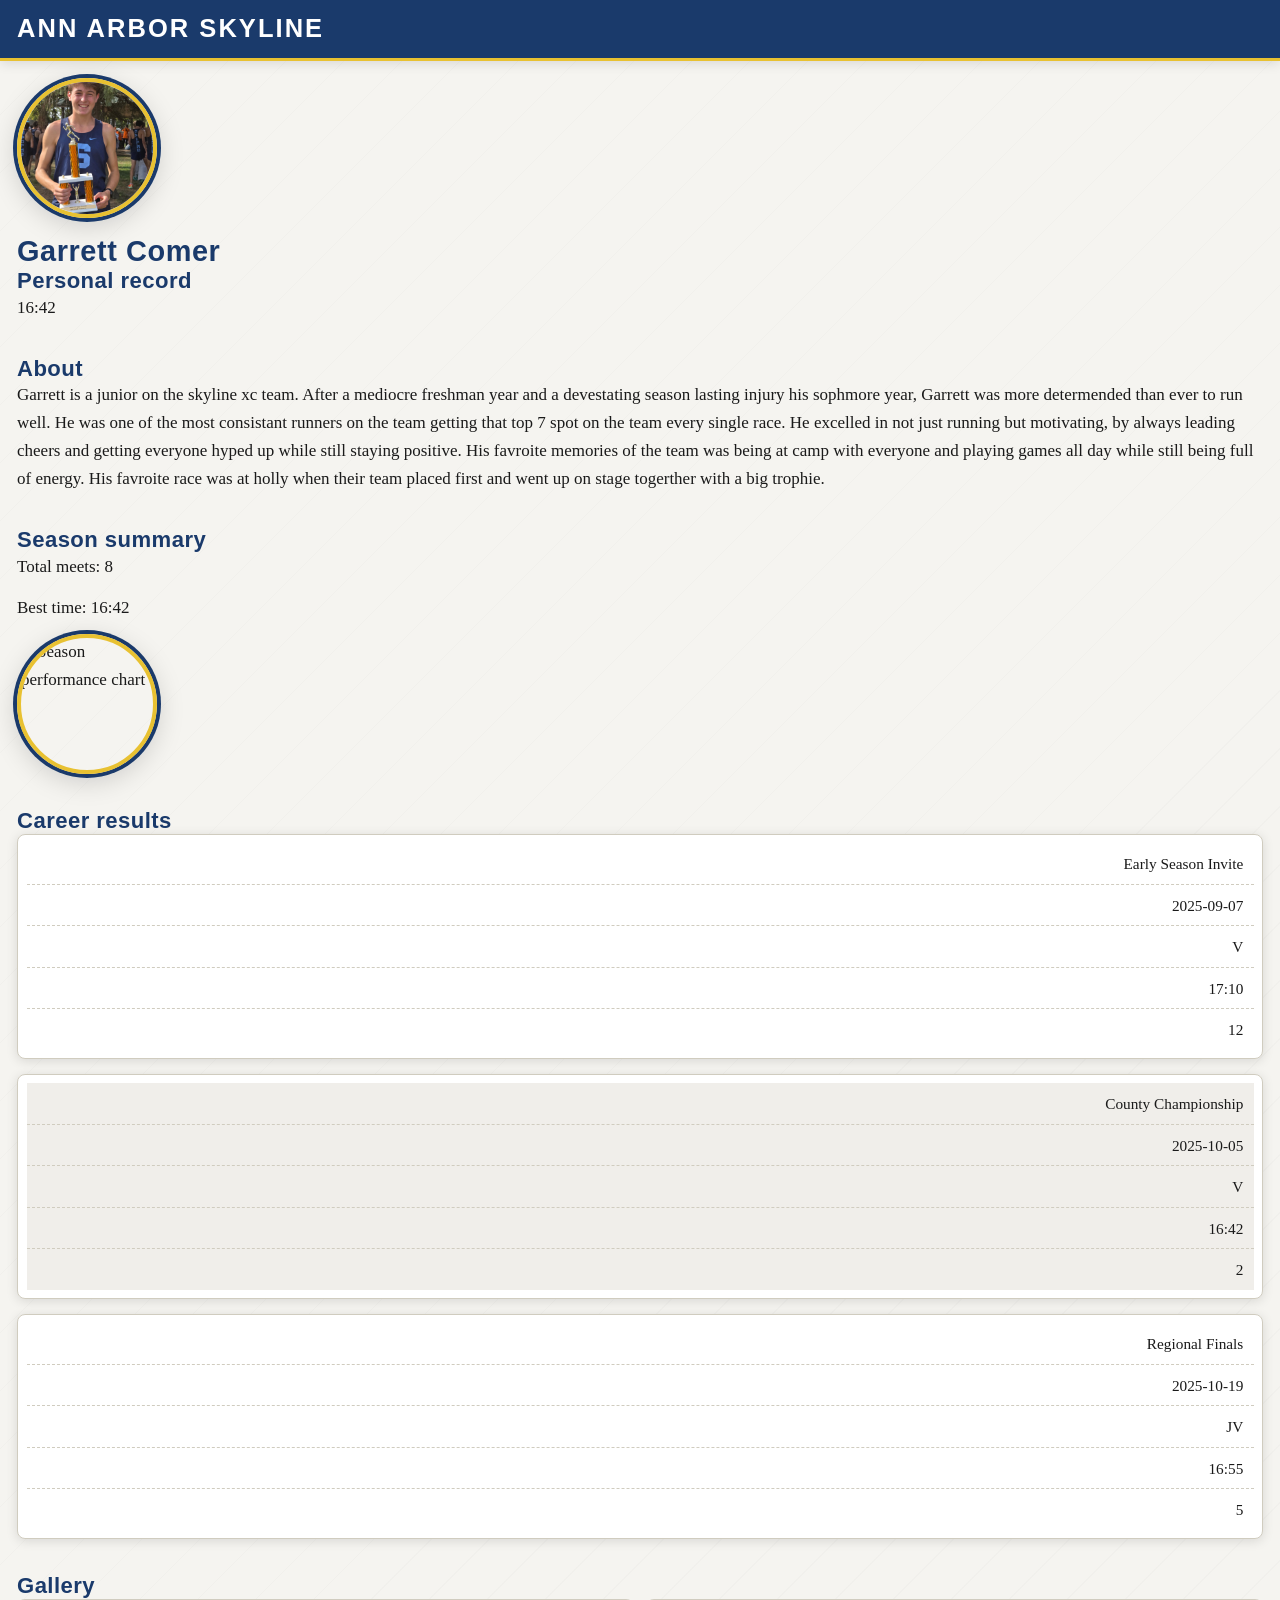
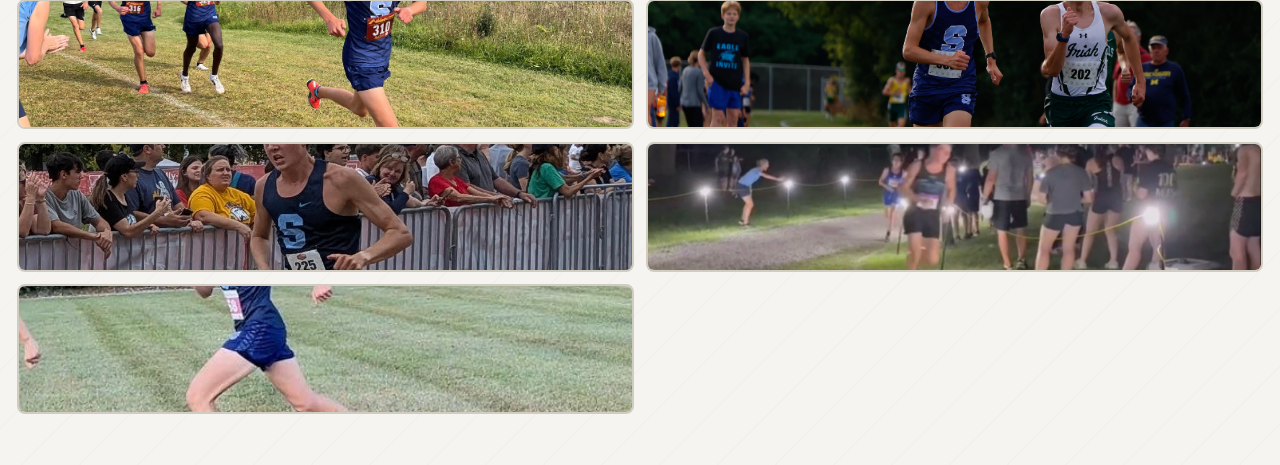
==== athlete.html @ 7328f600 "Add files via upload" ====
<!doctype html>
<html lang="en">
  <head>
    <meta charset="utf-8" />
    <meta name="viewport" content="width=device-width,initial-scale=1" />
    <title>Ann Arbor Skyline — Garrett Comer</title>
    <link rel="stylesheet" href="reset.css" />
    <link rel="stylesheet" href="style.css">

  </head>

  <body>
    <header>
      <h1><a href="index.html">Ann Arbor Skyline</a></h1>
    </header>

    <main>
      <section>
        <figure>
          <img src="coverPhoto.jpg" alt="Profile photo of Garrett Comer" width="200"/>
        </figure>

        <h2>Garrett Comer</h2>

        <section>
          <h3>Personal record</h3>
          <p>16:42</p>
        </section>

        <section>
          <h3>About</h3>
          <p>
            Garrett is a junior on the skyline xc team. After a mediocre freshman year and a devestating season lasting injury his sophmore year, 
            Garrett was more determended than ever to run well. He was one of the most consistant runners on the team getting that top 7 spot on the 
            team every single race. He excelled in not just running but motivating, by always leading cheers and getting everyone hyped up while still 
            staying positive. His favroite memories of the team was being at camp with everyone and playing games all day while still being full of energy. 
            His favroite race was at holly when their team placed first and went up on stage togerther with a big trophie.
          </p>
        </section>
      </section>

      <section>
        <h3>Season summary</h3>

        <p>Total meets: 8</p>
        <p>Best time: 16:42</p>

        <figure>
          <img src="seasonChart.png" alt="Season performance chart" width="200"/>
        </figure>
      </section>

      <section>
        <h3>Career results</h3>

        <table>
          <thead>
            <tr>
              <th scope="col">Meet Name</th>
              <th scope="col">Date</th>
              <th scope="col">Level</th>
              <th scope="col">Time</th>
              <th scope="col">Place</th>
            </tr>
          </thead>

          <tbody>
            <tr>
              <td>Early Season Invite</td>
              <td>2025-09-07</td>
              <td>V</td>
              <td>17:10</td>
              <td>12</td>
            </tr>
            <tr>
              <td>County Championship</td>
              <td>2025-10-05</td>
              <td>V</td>
              <td>16:42</td>
              <td>2</td>
            </tr>
            <tr>
              <td>Regional Finals</td>
              <td>2025-10-19</td>
              <td>JV</td>
              <td>16:55</td>
              <td>5</td>
            </tr>
          </tbody>
        </table>
      </section>

      <section>
        <!-- <h3>Gallery</h3>

        <ul>
          <li><img src="galleryPic1.jpg" alt="Gallery image 1" width="200"/></li>
          <li><img src="galleryPic2.jpg" alt="Gallery image 2" width="200"/></li>
          <li><img src="galleryPic3.jpg" alt="Gallery image 3" width="200"/></li>
          <li><img src="galleryPic4.jpg" alt="Gallery image 4" width="200"/></li>
          <li><img src="galleryPic5.jpg" alt="Gallery image 5" width="200"/></li>
        </ul> -->
        <h3>Gallery</h3>
          <ul class="gallery-grid">
            <li><img src="galleryPic1.jpg" alt="Runner photo 1"></li>
            <li><img src="galleryPic2.jpg" alt="Runner photo 2"></li>
            <li><img src="galleryPic3.jpg" alt="Runner photo 3"></li>
            <li><img src="galleryPic4.jpg" alt="Runner photo 4"></li>
            <li><img src="galleryPic5.jpg" alt="Runner photo 5"></li>
          </ul>
      </section>
    </main>
  </body>
</html>
---- style.css ----
:root {
  --color-primary:    #1a3a6b;
  --color-accent:     #e8c131;
  --color-accent-alt: #d94f3d;
  --color-bg:         #f5f4f0;
  --color-surface:    #ffffff;
  --color-surface-2:  #eceae3;
  --color-border:     #d0ccbf;
  --color-text:       #1a1a1a;
  --color-text-muted: #5a5750;
  --color-link:       #1a3a6b;
  --color-link-hover: #e8c131;
  --color-row-even:   #f0eeea;
  --color-row-odd:    #ffffff;
  --font-display: 'Oswald', 'Arial Narrow', sans-serif;
  --font-body:    'Source Serif 4', Georgia, serif;
  --radius:    8px;
  --radius-lg: 16px;
  --shadow:    0 2px 12px rgba(0,0,0,.12);
  --shadow-lg: 0 6px 28px rgba(0,0,0,.18);
  --transition: 0.25s ease;
}



*, *::before, *::after {
  box-sizing: border-box;
  margin: 0;
  padding: 0;
}

html {
  font-size: clamp(15px, 2vw, 17px);
  scroll-behavior: smooth;
  -webkit-text-size-adjust: 100%;
}

body {
  font-family: var(--font-body);
  background-color: var(--color-bg);
  color: var(--color-text);
  line-height: 1.65;
  min-height: 100vh;
  background-image: repeating-linear-gradient(
    135deg,
    transparent,
    transparent 40px,
    rgba(0,0,0,.015) 40px,
    rgba(0,0,0,.015) 41px
  );
}


img {
  display: block;
  width: 100%;
  height: auto;
}

a {
  color: var(--color-link);
  text-decoration: underline;
  text-underline-offset: 3px;
  transition: color var(--transition);
}

a:hover,
a:focus-visible {
  color: var(--color-accent-alt);
  outline: none;
}

/* Visible focus ring for keyboard navigation (accessibility) */
:focus-visible {
  outline: 3px solid var(--color-accent);
  outline-offset: 3px;
  border-radius: 3px;
}

ul {
  list-style: none;
}



@import url('https://fonts.googleapis.com/css2?family=Oswald:wght@400;600;700&family=Source+Serif+4:ital,wght@0,300;0,400;0,600;1,400&display=swap');

h1, h2, h3, h4 {
  font-family: var(--font-display);
  line-height: 1.15;
  letter-spacing: .02em;
  color: var(--color-primary);
}

h1 { font-size: clamp(1.5rem, 5vw, 2.2rem); font-weight: 700; }
h2 { font-size: clamp(1.2rem, 4vw, 1.7rem); font-weight: 600; }
h3 { font-size: clamp(1rem,  3vw, 1.3rem);  font-weight: 600; }

p { margin-bottom: .75rem; }



main {
  padding: 1rem;
  animation: fadeInUp .5s ease both;
}

section {
  margin-bottom: 2rem;
}



header {
  background-color: var(--color-primary);
  color: #fff;
  padding: .85rem 1rem;
  position: sticky;
  top: 0;
  z-index: 100;
  border-bottom: 3px solid var(--color-accent);
  box-shadow: var(--shadow);
  animation: slideDown .4s ease both;
}

header h1 {
  color: #fff;
  font-size: clamp(1.1rem, 4vw, 1.5rem);
  text-transform: uppercase;
  letter-spacing: .08em;
}

header h1 a {
  color: inherit;
  text-decoration: none;
}

header h1 a:hover {
  color: var(--color-accent);
}

nav ul {
  display: flex;
  gap: .5rem;
  margin-top: .5rem;
  flex-wrap: wrap;
}

nav a {
  color: rgba(255,255,255,.82);
  text-decoration: none;
  font-family: var(--font-display);
  font-size: .9rem;
  letter-spacing: .05em;
  text-transform: uppercase;
  padding: .3rem .7rem;
  border-radius: var(--radius);
  transition: background var(--transition), color var(--transition);
}

nav a:hover,
nav a:focus-visible {
  background: var(--color-accent);
  color: var(--color-primary);
}

nav a[aria-current="page"] {
  background: var(--color-accent);
  color: var(--color-primary);
  font-weight: 600;
}



form {
  background: var(--color-surface);
  border: 1px solid var(--color-border);
  border-radius: var(--radius-lg);
  padding: 1rem;
  margin-bottom: 1.5rem;
  box-shadow: var(--shadow);
}

fieldset { border: none; }

legend {
  font-family: var(--font-display);
  font-size: 1rem;
  font-weight: 600;
  color: var(--color-primary);
  text-transform: uppercase;
  letter-spacing: .06em;
  margin-bottom: .75rem;
}

label {
  display: block;
  font-size: .85rem;
  font-weight: 600;
  color: var(--color-text-muted);
  text-transform: uppercase;
  letter-spacing: .04em;
  margin-bottom: .25rem;
  margin-top: .75rem;
}

input[type="search"],
select {
  width: 100%;
  padding: .6rem .85rem;
  border: 1.5px solid var(--color-border);
  border-radius: var(--radius);
  font-family: var(--font-body);
  font-size: 1rem;
  background: var(--color-bg);
  color: var(--color-text);
  transition: border-color var(--transition), box-shadow var(--transition);
  appearance: none;
  -webkit-appearance: none;
}

input[type="search"]:focus,
select:focus {
  border-color: var(--color-primary);
  box-shadow: 0 0 0 3px rgba(26,58,107,.2);
  outline: none;
}

button[type="submit"] {
  display: inline-block;
  margin-top: 1rem;
  padding: .65rem 1.5rem;
  background: var(--color-primary);
  color: #fff;
  font-family: var(--font-display);
  font-size: 1rem;
  font-weight: 600;
  letter-spacing: .06em;
  text-transform: uppercase;
  border: none;
  border-radius: var(--radius);
  cursor: pointer;
  transition: background var(--transition), transform var(--transition);
}

button[type="submit"]:hover,
button[type="submit"]:focus-visible {
  background: var(--color-accent-alt);
  transform: translateY(-1px);
}

button[type="submit"]:active {
  transform: translateY(0);
}



.table-scroll {
  overflow-x: auto;
  -webkit-overflow-scrolling: touch;
  border-radius: var(--radius);
  box-shadow: var(--shadow);
}

table {
  width: 100%;
  border-collapse: collapse;
  font-size: .9rem;
}

th {
  background-color: var(--color-primary);
  color: #fff;
  font-family: var(--font-display);
  font-weight: 600;
  text-transform: uppercase;
  letter-spacing: .05em;
  padding: .7rem .85rem;
  text-align: left;
}

/* Visually hide thead; screen readers still read it */
table thead {
  position: absolute;
  width: 1px;
  height: 1px;
  overflow: hidden;
  clip: rect(0,0,0,0);
  white-space: nowrap;
}

/* Stack table elements as blocks */
table, tbody, tr, td {
  display: block;
  width: 100%;
}

/* Each row is a card */
tbody tr {
  background: var(--color-surface);
  border: 1px solid var(--color-border);
  border-radius: var(--radius);
  margin-bottom: .85rem;
  padding: .5rem;
  box-shadow: var(--shadow);
  animation: cardSlideIn .4s ease both;
  transition: background var(--transition);
}

/* Staggered entrance delays */
tbody tr:nth-child(1) { animation-delay: .05s; }
tbody tr:nth-child(2) { animation-delay: .10s; }
tbody tr:nth-child(3) { animation-delay: .15s; }
tbody tr:nth-child(4) { animation-delay: .20s; }
tbody tr:nth-child(5) { animation-delay: .25s; }

/* Each cell: label left, value right */
td {
  display: flex;
  justify-content: space-between;
  align-items: center;
  padding: .45rem .6rem;
  border-bottom: 1px dashed var(--color-border);
}

td:last-child { border-bottom: none; }

/* Inject column label from data-label attribute */
td::before {
  content: attr(data-label);
  font-family: var(--font-display);
  font-size: .78rem;
  font-weight: 600;
  text-transform: uppercase;
  letter-spacing: .05em;
  color: var(--color-text-muted);
  flex-shrink: 0;
  margin-right: 1rem;
}

/* Alternating row colors */
tbody tr:nth-child(even) td { background-color: var(--color-row-even); }
tbody tr:nth-child(odd)  td { background-color: var(--color-row-odd);  }

tbody tr:hover td {
  background-color: rgba(232,193,49,.18);
}



.athlete-hero {
  display: flex;
  flex-direction: column;
  align-items: center;
  text-align: center;
  padding: 1.5rem 1rem;
  background: var(--color-surface);
  border-radius: var(--radius-lg);
  box-shadow: var(--shadow);
  margin-bottom: 1.5rem;
  animation: fadeInUp .5s ease both;
}


figure img {
  width: 140px;
  height: 140px;
  object-fit: cover;
  border-radius: 50%;
  border: 4px solid var(--color-accent);
  box-shadow: 0 0 0 4px var(--color-primary), var(--shadow-lg);
  margin-bottom: 1rem;
  animation: popIn .5s cubic-bezier(.34,1.56,.64,1) both;
}


.pr-badge {
  display: inline-block;
  background: var(--color-accent);
  color: var(--color-primary);
  font-family: var(--font-display);
  font-weight: 700;
  font-size: 1.4rem;
  padding: .4rem 1.2rem;
  border-radius: 999px;
  letter-spacing: .05em;
  margin-top: .5rem;
}

/* Info card with left gold accent border */
.info-card {
  background: var(--color-surface);
  border-left: 4px solid var(--color-accent);
  border-radius: var(--radius);
  padding: 1rem 1.2rem;
  margin-bottom: 1rem;
  box-shadow: var(--shadow);
}

.info-card h3 {
  margin-bottom: .5rem;
  color: var(--color-primary);
}

/* Animated CSS progress bar */
.progress-bar-wrap {
  background: var(--color-surface-2);
  border-radius: 999px;
  height: 12px;
  overflow: hidden;
  margin: .5rem 0 1rem;
}

.progress-bar {
  height: 100%;
  background: linear-gradient(90deg, var(--color-accent), var(--color-accent-alt));
  border-radius: 999px;
  width: 0%;
  animation: growBar 1.2s ease .3s both;
}

/* Gallery grid â€” 2 columns on mobile */
.gallery-grid {
  display: grid;
  grid-template-columns: repeat(2, 1fr);
  gap: .75rem;
}

.gallery-grid img {
  width: 100%;
  height: 130px;
  object-fit: cover;
  border-radius: var(--radius);
  border: 2px solid var(--color-border);
  transition: transform var(--transition), box-shadow var(--transition);
}

.gallery-grid img:hover,
.gallery-grid img:focus {
  transform: scale(1.04);
  box-shadow: var(--shadow-lg);
  outline: none;
}


/*MEETS PAGE*/
.meet-header {
  background: var(--color-primary);
  color: #fff;
  border-radius: var(--radius-lg) var(--radius-lg) 0 0;
  padding: 1.2rem;
}

.meet-header h2 { color: #fff; }

.meet-header time,
.meet-header a {
  color: var(--color-accent);
  font-family: var(--font-display);
  font-size: .9rem;
  letter-spacing: .04em;
}




@keyframes fadeInUp {
  from { opacity: 0; transform: translateY(18px); }
  to   { opacity: 1; transform: translateY(0);    }
}

@keyframes slideDown {
  from { transform: translateY(-100%); }
  to   { transform: translateY(0);     }
}

@keyframes cardSlideIn {
  from { opacity: 0; transform: translateX(-16px); }
  to   { opacity: 1; transform: translateX(0);     }
}

@keyframes popIn {
  from { opacity: 0; transform: scale(.5); }
  to   { opacity: 1; transform: scale(1);  }
}

@keyframes growBar {
  from { width: 0%; }
  to   { width: 82%; }
}

@keyframes fabPulse {
  0%, 100% { box-shadow: 0 4px 18px rgba(232,193,49,.45); }
  50%       { box-shadow: 0 4px 28px rgba(232,193,49,.8);  }
}



.fab {
  position: fixed;
  bottom: 1.5rem;
  right: 1.25rem;
  width: 52px;
  height: 52px;
  background: var(--color-accent);
  color: var(--color-primary);
  border: none;
  border-radius: 50%;
  display: flex;
  align-items: center;
  justify-content: center;
  font-size: 1.4rem;
  font-weight: 700;
  cursor: pointer;
  z-index: 200;
  box-shadow: 0 4px 18px rgba(232,193,49,.45);
  animation: fabPulse 2.5s ease-in-out infinite;
  transition: transform var(--transition), background var(--transition);
}

.fab:hover,
.fab:focus-visible {
  background: var(--color-accent-alt);
  transform: scale(1.1);
}



footer {
  background: var(--color-primary);
  color: rgba(255,255,255,.7);
  text-align: center;
  padding: 1rem;
  font-size: .85rem;
  border-top: 3px solid var(--color-accent);
}

footer a {
  color: var(--color-accent);
}



@media (prefers-reduced-motion: reduce) {
  *, *::before, *::after {
    animation-duration:        0.001ms !important;
    animation-iteration-count: 1       !important;
    transition-duration:       0.001ms !important;
    scroll-behavior:           auto    !important;
  }
  .fab { animation: none; }
}



@media (prefers-color-scheme: dark) {
  :root {
    --color-primary:    #4a7fc1;
    --color-accent:     #e8c131;
    --color-accent-alt: #f07060;
    --color-bg:         #111318;
    --color-surface:    #1c1f27;
    --color-surface-2:  #252932;
    --color-border:     #333844;
    --color-text:       #e8e5de;
    --color-text-muted: #9a9590;
    --color-link:       #82aee0;
    --color-link-hover: #e8c131;
    --color-row-even:   #232630;
    --color-row-odd:    #1c1f27;
  }

  header        { background-color: #0d1421; }
  th            { background-color: #0d1421; }
  .meet-header  { background-color: #0d1421; }

  body {
    background-image: repeating-linear-gradient(
      135deg,
      transparent,
      transparent 40px,
      rgba(255,255,255,.012) 40px,
      rgba(255,255,255,.012) 41px
    );
  }
}
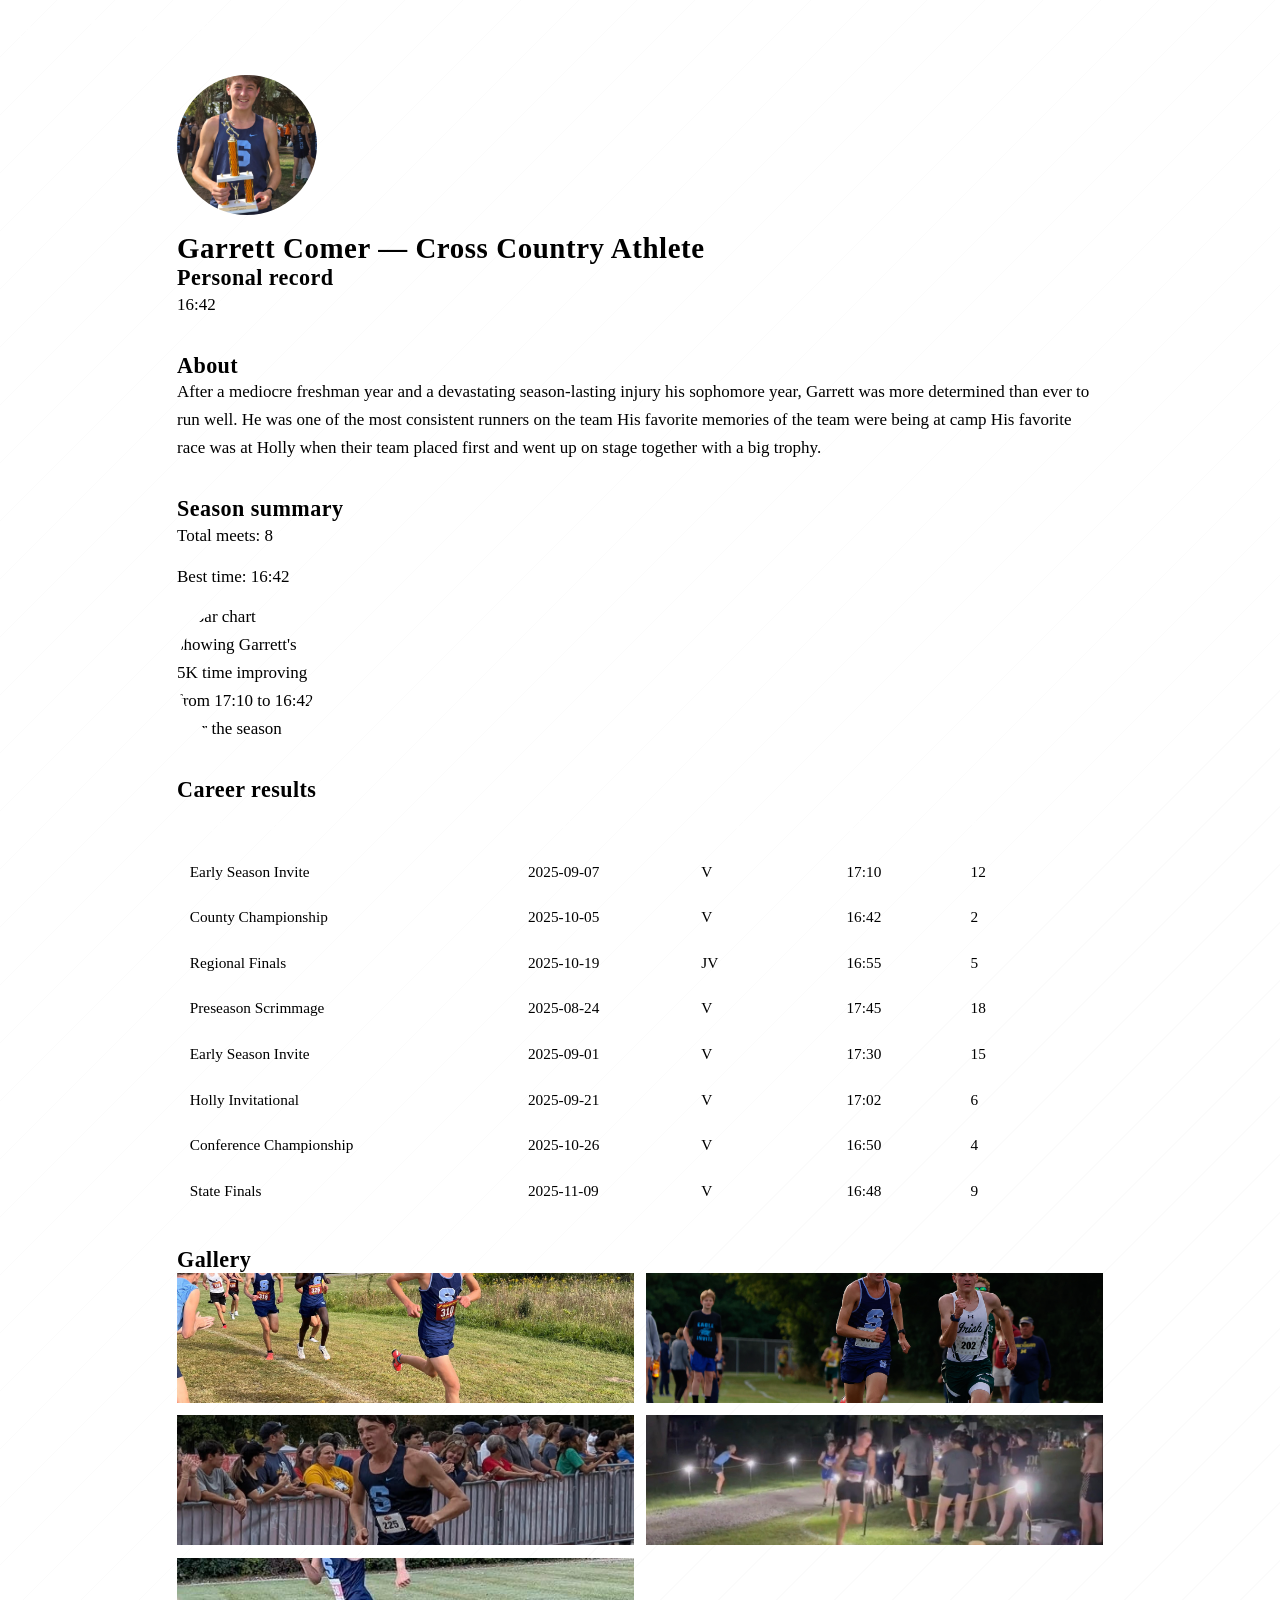
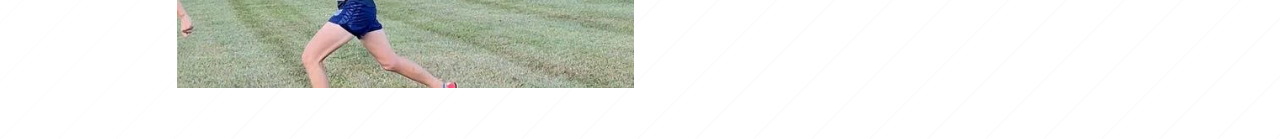
==== commit b7a516d0: "Update athlete.html and script.js" ====
--- a/athlete.html
+++ b/athlete.html
@@ -11,7 +11,7 @@
 
   <body>
     <header>
-      <h1><a href="index.html">Ann Arbor Skyline</a></h1>
+      <h1>Ann Arbor Skyline</h1>
     </header>
 
     <main>
@@ -20,7 +20,7 @@
           <img src="coverPhoto.jpg" alt="Profile photo of Garrett Comer" width="200"/>
         </figure>
 
-        <h2>Garrett Comer</h2>
+        <h2>Garrett Comer — Cross Country Athlete</h2>
 
         <section>
           <h3>Personal record</h3>
@@ -30,11 +30,9 @@
         <section>
           <h3>About</h3>
           <p>
-            Garrett is a junior on the skyline xc team. After a mediocre freshman year and a devestating season lasting injury his sophmore year, 
-            Garrett was more determended than ever to run well. He was one of the most consistant runners on the team getting that top 7 spot on the 
-            team every single race. He excelled in not just running but motivating, by always leading cheers and getting everyone hyped up while still 
-            staying positive. His favroite memories of the team was being at camp with everyone and playing games all day while still being full of energy. 
-            His favroite race was at holly when their team placed first and went up on stage togerther with a big trophie.
+            After a mediocre freshman year and a devastating season‑lasting injury his sophomore year, 
+            Garrett was more determined than ever to run well. He was one of the most consistent runners on the team His favorite memories of the team were being at camp 
+            His favorite race was at Holly when their team placed first and went up on stage together with a big trophy.
           </p>
         </section>
       </section>
@@ -46,7 +44,8 @@
         <p>Best time: 16:42</p>
 
         <figure>
-          <img src="seasonChart.png" alt="Season performance chart" width="200"/>
+          <img src="seasonChart.png" alt="Bar chart showing Garrett's 5K time improving from 17:10 to 16:42 over the season" width="200"/>
+          <!-- <img src="seasonChart.png" alt="Season performance chart" width="200"/> -->
         </figure>
       </section>
 
@@ -65,27 +64,63 @@
           </thead>
 
           <tbody>
-            <tr>
-              <td>Early Season Invite</td>
-              <td>2025-09-07</td>
-              <td>V</td>
-              <td>17:10</td>
-              <td>12</td>
-            </tr>
-            <tr>
-              <td>County Championship</td>
-              <td>2025-10-05</td>
-              <td>V</td>
-              <td>16:42</td>
-              <td>2</td>
-            </tr>
-            <tr>
-              <td>Regional Finals</td>
-              <td>2025-10-19</td>
-              <td>JV</td>
-              <td>16:55</td>
-              <td>5</td>
-            </tr>
+              <tr>
+                <td data-label="Meet Name">Early Season Invite</td>
+                <td data-label="Date">2025-09-07</td>
+                <td data-label="Level">V</td>
+                <td data-label="Time">17:10</td>
+                <td data-label="Place">12</td>
+              </tr>
+              <tr>
+                <td data-label="Meet Name">County Championship</td>
+                <td data-label="Date">2025-10-05</td>
+                <td data-label="Level">V</td>
+                <td data-label="Time">16:42</td>
+                <td data-label="Place">2</td>
+              </tr>
+              <tr>
+                <td data-label="Meet Name">Regional Finals</td>
+                <td data-label="Date">2025-10-19</td>
+                <td data-label="Level">JV</td>
+                <td data-label="Time">16:55</td>
+                <td data-label="Place">5</td>
+              </tr>
+              <tr>
+                <td data-label="Meet Name">Preseason Scrimmage</td>
+                <td data-label="Date">2025-08-24</td>
+                <td data-label="Level">V</td>
+                <td data-label="Time">17:45</td>
+                <td data-label="Place">18</td>
+              </tr>
+              <tr>
+                <td data-label="Meet Name">Early Season Invite</td>
+                <td data-label="Date">2025-09-01</td>
+                <td data-label="Level">V</td>
+                <td data-label="Time">17:30</td>
+                <td data-label="Place">15</td>
+              </tr>
+              <tr>
+                <td data-label="Meet Name">Holly Invitational</td>
+                <td data-label="Date">2025-09-21</td>
+                <td data-label="Level">V</td>
+                <td data-label="Time">17:02</td>
+                <td data-label="Place">6</td>
+              </tr>
+              <tr>
+                <td data-label="Meet Name">Conference Championship</td>
+                <td data-label="Date">2025-10-26</td>
+                <td data-label="Level">V</td>
+                <td data-label="Time">16:50</td>
+                <td data-label="Place">4</td>
+              </tr>
+              <tr>
+                <td data-label="Meet Name">State Finals</td>
+                <td data-label="Date">2025-11-09</td>
+                <td data-label="Level">V</td>
+                <td data-label="Time">16:48</td>
+                <td data-label="Place">9</td>
+              </tr>
+
           </tbody>
         </table>
       </section>
@@ -102,7 +137,8 @@
         </ul> -->
         <h3>Gallery</h3>
           <ul class="gallery-grid">
-            <li><img src="galleryPic1.jpg" alt="Runner photo 1"></li>
+            <li><img src="galleryPic1.jpg" alt="Garrett running during a cross country race"></li>
+            <!-- <li><img src="galleryPic1.jpg" alt="Runner photo 1"></li> -->
             <li><img src="galleryPic2.jpg" alt="Runner photo 2"></li>
             <li><img src="galleryPic3.jpg" alt="Runner photo 3"></li>
             <li><img src="galleryPic4.jpg" alt="Runner photo 4"></li>
--- a/style.css
+++ b/style.css
@@ -1,4 +1,4 @@
-:root {
+/* :root {
   --color-primary:    #1a3a6b;
   --color-accent:     #e8c131;
   --color-accent-alt: #d94f3d;
@@ -82,7 +82,7 @@
 }
 
 
-
+/* 
 @import url('https://fonts.googleapis.com/css2?family=Oswald:wght@400;600;700&family=Source+Serif+4:ital,wght@0,300;0,400;0,600;1,400&display=swap');
 
 h1, h2, h3, h4 {
@@ -108,9 +108,9 @@
 section {
   margin-bottom: 2rem;
 }
-
-
-
+ */
+
+/* 
 header {
   background-color: var(--color-primary);
   color: #fff;
@@ -156,8 +156,8 @@
   padding: .3rem .7rem;
   border-radius: var(--radius);
   transition: background var(--transition), color var(--transition);
-}
-
+} */
+/* 
 nav a:hover,
 nav a:focus-visible {
   background: var(--color-accent);
@@ -217,8 +217,8 @@
   transition: border-color var(--transition), box-shadow var(--transition);
   appearance: none;
   -webkit-appearance: none;
-}
-
+} */
+/* 
 input[type="search"]:focus,
 select:focus {
   border-color: var(--color-primary);
@@ -280,7 +280,7 @@
 }
 
 /* Visually hide thead; screen readers still read it */
-table thead {
+/* table thead {
   position: absolute;
   width: 1px;
   height: 1px;
@@ -290,12 +290,12 @@
 }
 
 /* Stack table elements as blocks */
-table, tbody, tr, td {
+/* table, tbody, tr, td {
   display: block;
   width: 100%;
-}
-
-/* Each row is a card */
+}  */ */
+
+/* Each row is a card
 tbody tr {
   background: var(--color-surface);
   border: 1px solid var(--color-border);
@@ -308,25 +308,25 @@
 }
 
 /* Staggered entrance delays */
-tbody tr:nth-child(1) { animation-delay: .05s; }
+/* tbody tr:nth-child(1) { animation-delay: .05s; }
 tbody tr:nth-child(2) { animation-delay: .10s; }
 tbody tr:nth-child(3) { animation-delay: .15s; }
 tbody tr:nth-child(4) { animation-delay: .20s; }
-tbody tr:nth-child(5) { animation-delay: .25s; }
+tbody tr:nth-child(5) { animation-delay: .25s; } */
 
 /* Each cell: label left, value right */
-td {
+/* td {
   display: flex;
   justify-content: space-between;
   align-items: center;
   padding: .45rem .6rem;
   border-bottom: 1px dashed var(--color-border);
-}
-
-td:last-child { border-bottom: none; }
+} */
+/* 
+td:last-child { border-bottom: none; } */
 
 /* Inject column label from data-label attribute */
-td::before {
+/* td::before {
   content: attr(data-label);
   font-family: var(--font-display);
   font-size: .78rem;
@@ -336,19 +336,19 @@
   color: var(--color-text-muted);
   flex-shrink: 0;
   margin-right: 1rem;
-}
+} */ */
 
 /* Alternating row colors */
-tbody tr:nth-child(even) td { background-color: var(--color-row-even); }
+/* tbody tr:nth-child(even) td { background-color: var(--color-row-even); }
 tbody tr:nth-child(odd)  td { background-color: var(--color-row-odd);  }
 
 tbody tr:hover td {
   background-color: rgba(232,193,49,.18);
-}
-
-
-
-.athlete-hero {
+} */
+
+
+
+/* .athlete-hero {
   display: flex;
   flex-direction: column;
   align-items: center;
@@ -359,10 +359,10 @@
   box-shadow: var(--shadow);
   margin-bottom: 1.5rem;
   animation: fadeInUp .5s ease both;
-}
-
-
-figure img {
+} */
+
+
+/* figure img {
   width: 140px;
   height: 140px;
   object-fit: cover;
@@ -371,10 +371,10 @@
   box-shadow: 0 0 0 4px var(--color-primary), var(--shadow-lg);
   margin-bottom: 1rem;
   animation: popIn .5s cubic-bezier(.34,1.56,.64,1) both;
-}
-
-
-.pr-badge {
+} */
+
+
+/* .pr-badge {
   display: inline-block;
   background: var(--color-accent);
   color: var(--color-primary);
@@ -385,10 +385,10 @@
   border-radius: 999px;
   letter-spacing: .05em;
   margin-top: .5rem;
-}
+} */
 
 /* Info card with left gold accent border */
-.info-card {
+/* .info-card {
   background: var(--color-surface);
   border-left: 4px solid var(--color-accent);
   border-radius: var(--radius);
@@ -403,24 +403,24 @@
 }
 
 /* Animated CSS progress bar */
-.progress-bar-wrap {
+/* .progress-bar-wrap {
   background: var(--color-surface-2);
   border-radius: 999px;
   height: 12px;
   overflow: hidden;
   margin: .5rem 0 1rem;
-}
-
-.progress-bar {
+} */ */
+
+/* .progress-bar {
   height: 100%;
   background: linear-gradient(90deg, var(--color-accent), var(--color-accent-alt));
   border-radius: 999px;
   width: 0%;
   animation: growBar 1.2s ease .3s both;
-}
+} */
 
 /* Gallery grid â€” 2 columns on mobile */
-.gallery-grid {
+/* .gallery-grid {
   display: grid;
   grid-template-columns: repeat(2, 1fr);
   gap: .75rem;
@@ -440,11 +440,11 @@
   transform: scale(1.04);
   box-shadow: var(--shadow-lg);
   outline: none;
-}
+} */
 
 
 /*MEETS PAGE*/
-.meet-header {
+/* .meet-header {
   background: var(--color-primary);
   color: #fff;
   border-radius: var(--radius-lg) var(--radius-lg) 0 0;
@@ -492,11 +492,11 @@
 @keyframes fabPulse {
   0%, 100% { box-shadow: 0 4px 18px rgba(232,193,49,.45); }
   50%       { box-shadow: 0 4px 28px rgba(232,193,49,.8);  }
-}
-
-
-
-.fab {
+} */
+
+
+
+/* .fab {
   position: fixed;
   bottom: 1.5rem;
   right: 1.25rem;
@@ -583,4 +583,694 @@
       rgba(255,255,255,.012) 41px
     );
   }
-}
+}  */
+
+/* -----------------------------
+   DESIGN TOKENS / CSS VARIABLES
+   Beginner note:
+   These variables let us keep colors, fonts, and spacing
+   consistent across the whole site in one place.
+------------------------------ */
+:root {
+  --color-primary:    #1a3a6b;
+  --color-accent:     #e8c131;
+  --color-accent-alt: #d94f3d;
+  --color-bg:         #f5f4f0;
+  --color-surface:    #ffffff;
+  --color-surface-2:  #eceae3;
+  --color-border:     #d0ccbf;
+  --color-text:       #1a1a1a;
+  --color-text-muted: #3a3730;  
+  --color-link:       #1a3a6b;
+  --color-link-hover: #e8c131;
+  --color-row-even:   #f0eeea;
+  --color-row-odd:    #ffffff;
+  --font-display: 'Oswald', 'Arial Narrow', sans-serif;
+  --font-body:    'Source Serif 4', Georgia, serif;
+  --radius:    8px;
+  --radius-lg: 16px;
+  --shadow:    0 2px 12px rgba(0,0,0,.12);
+  --shadow-lg: 0 6px 28px rgba(0,0,0,.18);
+  --transition: 0.25s ease;
+}
+
+/* Basic reset for box sizing and spacing */
+*, *::before, *::after {
+  box-sizing: border-box;
+  margin: 0;
+  padding: 0;
+}
+
+/* 
+   Responsive typography:
+   clamp(min, preferred, max) lets the font size grow
+   smoothly with the viewport, but never too small or too big.
+*/
+html {
+  font-size: clamp(15px, 2vw, 17px);
+  scroll-behavior: smooth;
+  -webkit-text-size-adjust: 100%;
+}
+
+body {
+  font-family: var(--font-body);
+  background-color: var(--color-bg);
+  color: var(--color-text);
+  line-height: 1.65;
+  min-height: 100vh;
+  background-image: repeating-linear-gradient(
+    135deg,
+    transparent,
+    transparent 40px,
+    rgba(0,0,0,.015) 40px,
+    rgba(0,0,0,.015) 41px
+  );
+}
+
+img {
+  display: block;
+  width: 100%;
+  height: auto;
+}
+
+a {
+  color: var(--color-link);
+  text-decoration: underline;
+  text-underline-offset: 3px;
+  transition: color var(--transition);
+}
+
+a:hover,
+a:focus-visible {
+  color: var(--color-accent-alt);
+  outline: none;
+}
+
+/* Visible focus ring for keyboard navigation (accessibility) */
+:focus-visible {
+  outline: 3px solid var(--color-accent);
+  outline-offset: 3px;
+  border-radius: 3px;
+}
+
+ul {
+  list-style: none;
+}
+
+/* Google Fonts import */
+@import url('https://fonts.googleapis.com/css2?family=Oswald:wght@400;600;700&family=Source+Serif+4:ital,wght@0,300;0,400;0,600;1,400&display=swap');
+
+h1, h2, h3, h4 {
+  font-family: var(--font-display);
+  line-height: 1.15;
+  letter-spacing: .02em;
+  color: var(--color-primary);
+}
+
+h1 { font-size: clamp(1.5rem, 5vw, 2.2rem); font-weight: 700; }
+h2 { font-size: clamp(1.2rem, 4vw, 1.7rem); font-weight: 600; }
+h3 { font-size: clamp(1rem,  3vw, 1.3rem);  font-weight: 600; }
+
+p { margin-bottom: .75rem; }
+
+main {
+  padding: 1rem;
+  /* Animation: content gently slides up when the page loads */
+  animation: fadeInUp .5s ease both;
+}
+
+section {
+  margin-bottom: 2rem;
+}
+
+header {
+  background-color: var(--color-primary);
+  color: #fff;
+  padding: .85rem 1rem;
+  position: sticky;
+  top: 0;
+  z-index: 100;
+  border-bottom: 3px solid var(--color-accent);
+  box-shadow: var(--shadow);
+  /* Animation: header slides down when page loads */
+  animation: slideDown .4s ease both;
+}
+
+header h1 {
+  color: #fff;
+  font-size: clamp(1.1rem, 4vw, 1.5rem);
+  text-transform: uppercase;
+  letter-spacing: .08em;
+}
+
+header h1 a {
+  color: inherit;
+  text-decoration: none;
+}
+
+header h1 a:hover {
+  color: var(--color-accent);
+}
+
+nav ul {
+  display: flex;
+  gap: .5rem;
+  margin-top: .5rem;
+  flex-wrap: wrap;
+}
+
+nav a {
+  color:  #ffffff;  /* higher contrast on dark header */
+  text-decoration: none;
+  font-family: var(--font-display);
+  font-size: .9rem;
+  letter-spacing: .05em;
+  text-transform: uppercase;
+  padding: .3rem .7rem;
+  border-radius: var(--radius);
+  transition: background var(--transition), color var(--transition);
+}
+
+nav a:hover,
+nav a:focus-visible {
+  background: var(--color-accent);
+  color: var(--color-primary);
+}
+
+nav a[aria-current="page"] {
+  background: var(--color-accent);
+  color: var(--color-primary);
+  font-weight: 600;
+}
+
+
+form {
+  background: var(--color-surface);
+  border: 1px solid var(--color-border);
+  border-radius: var(--radius-lg);
+  padding: 1rem;
+  margin-bottom: 1.5rem;
+  box-shadow: var(--shadow);
+}
+
+fieldset { border: none; }
+
+legend {
+  font-family: var(--font-display);
+  font-size: 1rem;
+  font-weight: 600;
+  color: var(--color-primary);
+  text-transform: uppercase;
+  letter-spacing: .06em;
+  margin-bottom: .75rem;
+}
+
+label {
+  display: block;
+  font-size: .85rem;
+  font-weight: 600;
+  color: var(--color-text-muted);
+  text-transform: uppercase;
+  letter-spacing: .04em;
+  margin-bottom: .25rem;
+  margin-top: .75rem;
+}
+
+input[type="search"],
+select {
+  width: 100%;
+  padding: .6rem .85rem;
+  border: 1.5px solid var(--color-border);
+  border-radius: var(--radius);
+  font-family: var(--font-body);
+  font-size: 1rem;
+  background: var(--color-bg);
+  color: var(--color-text);
+  transition: border-color var(--transition), box-shadow var(--transition);
+  appearance: none;
+  -webkit-appearance: none;
+}
+
+input[type="search"]:focus,
+select:focus {
+  border-color: var(--color-primary);
+  box-shadow: 0 0 0 3px rgba(26,58,107,.2);
+  outline: none;
+}
+
+button[type="submit"] {
+  display: inline-block;
+  margin-top: 1rem;
+  padding: .65rem 1.5rem;
+  background: var(--color-primary);
+  color: #fff;
+  font-family: var(--font-display);
+  font-size: 1rem;
+  font-weight: 600;
+  letter-spacing: .06em;
+  text-transform: uppercase;
+  border: none;
+  border-radius: var(--radius);
+  cursor: pointer;
+  transition: background var(--transition), transform var(--transition);
+}
+
+button[type="submit"]:hover,
+button[type="submit"]:focus-visible {
+  background: var(--color-accent-alt);
+  transform: translateY(-1px);
+}
+
+button[type="submit"]:active {
+  transform: translateY(0);
+}
+
+/* TABLES (MOBILE-FIRST CARD VIEW)
+Mobile-first responsive table:
+On small screens, headers are visually hidden.
+Each row becomes a "card".
+data-label on <td> shows the column label.*/
+
+.table-scroll {
+  overflow-x: auto;
+  -webkit-overflow-scrolling: touch;
+  border-radius: var(--radius);
+  box-shadow: var(--shadow);
+}
+
+table {
+  width: 100%;
+  border-collapse: collapse;
+  font-size: .9rem;
+}
+
+th {
+  background-color: var(--color-primary);
+  color: #fff;
+  font-family: var(--font-display);
+  font-weight: 600;
+  text-transform: uppercase;
+  letter-spacing: .05em;
+  padding: .7rem .85rem;
+  text-align: left;
+}
+
+/* MOBILE LAYOUT: stacked "card" view */
+@media (max-width: 768px) {
+
+  /* Visually hide thead; screen readers still read it */
+  table thead {
+    position: absolute;
+    width: 1px;
+    height: 1px;
+    overflow: hidden;
+    clip: rect(0,0,0,0);
+    white-space: nowrap;
+  }
+
+  /* Stack table elements as blocks */
+  table,
+  tbody,
+  tr,
+  td {
+    display: block;
+    width: 100%;
+  }
+
+  /* Each row is a card */
+  tbody tr {
+    background: var(--color-surface);
+    border: 1px solid var(--color-border);
+    border-radius: var(--radius);
+    margin-bottom: .85rem;
+    padding: .5rem;
+    box-shadow: var(--shadow);
+    /* Animation: cards slide in from the left */
+    animation: cardSlideIn .4s ease both;
+    transition: background var(--transition);
+  }
+
+  /* Staggered entrance delays */
+  tbody tr:nth-child(1) { animation-delay: .05s; }
+  tbody tr:nth-child(2) { animation-delay: .10s; }
+  tbody tr:nth-child(3) { animation-delay: .15s; }
+  tbody tr:nth-child(4) { animation-delay: .20s; }
+  tbody tr:nth-child(5) { animation-delay: .25s; }
+
+  /* Each cell: label left, value right */
+  td {
+    display: flex;
+    justify-content: space-between;
+    align-items: center;
+    padding: .45rem .6rem;
+    border-bottom: 1px dashed var(--color-border);
+  }
+
+  td:last-child { border-bottom: none; }
+
+  /* Inject column label from data-label attribute */
+  td::before {
+    content: attr(data-label);
+    font-family: var(--font-display);
+    font-size: .78rem;
+    font-weight: 600;
+    text-transform: uppercase;
+    letter-spacing: .05em;
+    /* Make label color strong so it is visible on light background */
+    color: var(--color-primary);
+    flex-shrink: 0;
+    margin-right: 1rem;
+  }
+
+  /* Alternating row colors in mobile card view */
+  tbody tr:nth-child(even) td { background-color: var(--color-row-even); }
+  tbody tr:nth-child(odd)  td { background-color: var(--color-row-odd);  }
+
+  tbody tr:hover td {
+    background-color: rgba(232,193,49,.18);
+  }
+}
+
+/* DESKTOP/TABLET: normal table layout */
+@media (min-width: 769px) {
+
+  table {
+    display: table;
+  }
+
+  thead {
+    position: static;
+    width: auto;
+    height: auto;
+    overflow: visible;
+    clip: auto;
+    white-space: normal;
+    display: table-header-group;
+  }
+
+  tbody {
+    display: table-row-group;
+  }
+
+  tr {
+    display: table-row;
+  }
+
+  th,
+  td {
+    display: table-cell;
+    padding: .6rem .75rem;
+    border-bottom: 1px solid var(--color-border);
+  }
+
+  /* Remove mobile card styles on larger screens */
+  tbody tr {
+    background: transparent;
+    border: none;
+    border-radius: 0;
+    margin-bottom: 0;
+    padding: 0;
+    box-shadow: none;
+    animation: none;
+  }
+
+  td::before {
+    /* Hide mobile labels on desktop; header row already gives context */
+    content: "";
+    display: none;
+  }
+
+  tbody tr:nth-child(even) {
+    background-color: var(--color-row-even);
+  }
+
+  tbody tr:nth-child(odd) {
+    background-color: var(--color-row-odd);
+  }
+
+  tbody tr:hover {
+    background-color: rgba(232,193,49,.18);
+  }
+}
+
+/* Optional: extra desktop tweaks (wide screens) */
+@media (min-width: 1024px) {
+  main {
+    max-width: 960px;
+    margin: 0 auto;
+  }
+}
+
+/* -----------------------------
+   ATHLETE PAGE COMPONENTS
+------------------------------ */
+.athlete-hero {
+  display: flex;
+  flex-direction: column;
+  align-items: center;
+  text-align: center;
+  padding: 1.5rem 1rem;
+  background: var(--color-surface);
+  border-radius: var(--radius-lg);
+  box-shadow: var(--shadow);
+  animation: fadeInUp .5s ease both;
+}
+
+figure img {
+  width: 140px;
+  height: 140px;
+  object-fit: cover;
+  border-radius: 50%;
+  border: 4px solid var(--color-accent);
+  box-shadow: 0 0 0 4px var(--color-primary), var(--shadow-lg);
+  animation: popIn .5s cubic-bezier(.34,1.56,.64,1) both;
+  margin-bottom: 1rem;
+}
+
+.pr-badge {
+  display: inline-block;
+  background: var(--color-accent);
+  color: var(--color-primary);
+  font-family: var(--font-display);
+  font-weight: 700;
+  font-size: 1.4rem;
+  padding: .4rem 1.2rem;
+  border-radius: 999px;
+  letter-spacing: .05em;
+  margin-top: .5rem;
+}
+
+/* Info card with left gold accent border */
+.info-card {
+  background: var(--color-surface);
+  border-left: 4px solid var(--color-accent);
+  border-radius: var(--radius);
+  padding: 1rem 1.2rem;
+  margin-bottom: 1rem;
+  box-shadow: var(--shadow);
+}
+
+.info-card h3 {
+  margin-bottom: .5rem;
+  color: var(--color-primary);
+}
+
+/* Animated CSS progress bar showing season improvement */
+.progress-bar-wrap {
+  background: var(--color-surface-2);
+  border-radius: 999px;
+  height: 12px;
+  overflow: hidden;
+  margin: .5rem 0 1rem;
+}
+
+.progress-bar {
+  height: 100%;
+  background: linear-gradient(90deg, var(--color-accent), var(--color-accent-alt));
+  border-radius: 999px;
+  width: 0%;
+  /* Animation: bar "fills" from 0% to target width */
+  animation: growBar 1.2s ease .3s both;
+}
+
+/* Gallery grid — 2 columns on mobile */
+.gallery-grid {
+  display: grid;
+  grid-template-columns: repeat(2, 1fr);
+  gap: .75rem;
+}
+
+.gallery-grid img {
+  width: 100%;
+  height: 130px;
+  object-fit: cover;
+  border-radius: var(--radius);
+  border: 2px solid var(--color-border);
+  transition: transform var(--transition), box-shadow var(--transition);
+}
+
+.gallery-grid img:hover,
+.gallery-grid img:focus {
+  transform: scale(1.04);
+  box-shadow: var(--shadow-lg);
+  outline: none;
+}
+
+/* -----------------------------
+   MEETS PAGE
+------------------------------ */
+.meet-header {
+  background: var(--color-primary);
+  color: #fff;
+  border-radius: var(--radius-lg) var(--radius-lg) 0 0;
+  padding: 1.2rem;
+}
+
+.meet-header h2 { color: #fff; }
+
+.meet-header time,
+.meet-header a {
+  color: var(--color-accent);
+  font-family: var(--font-display);
+  font-size: .9rem;
+  letter-spacing: .04em;
+}
+
+/* -----------------------------
+   ANIMATIONS
+   Comments explain what each one does.
+------------------------------ */
+
+/* fadeInUp: used for main content / hero sections */
+@keyframes fadeInUp {
+  from { opacity: 0; transform: translateY(18px); }
+  to   { opacity: 1; transform: translateY(0);    }
+}
+
+/* slideDown: used for sticky header appearing from top */
+@keyframes slideDown {
+  from { transform: translateY(-100%); }
+  to   { transform: translateY(0);     }
+}
+
+/* cardSlideIn: used for table rows in mobile card layout */
+@keyframes cardSlideIn {
+  from { opacity: 0; transform: translateX(-16px); }
+  to   { opacity: 1; transform: translateX(0);     }
+}
+
+/* popIn: used for profile photo circle */
+@keyframes popIn {
+  from { opacity: 0; transform: scale(.5); }
+  to   { opacity: 1; transform: scale(1);  }
+}
+
+/* growBar: used for progress bar fill animation */
+@keyframes growBar {
+  from { width: 0%; }
+  to   { width: 82%; }
+}
+
+/* Floating action button pulse (if used) */
+@keyframes fabPulse {
+  0%, 100% { box-shadow: 0 4px 18px rgba(232,193,49,.45); }
+  50%      { box-shadow: 0 4px 28px rgba(232,193,49,.8);  }
+}
+
+/* If you are NOT using the .fab button in your HTML,
+   you can DELETE this whole .fab block + fabPulse animation
+   to keep your CSS clean.
+*/
+.fab {
+  position: fixed;
+  bottom: 1.5rem;
+  right: 1.25rem;
+  width: 52px;
+  height: 52px;
+  background: var(--color-accent);
+  color: var(--color-primary);
+  border: none;
+  border-radius: 50%;
+  display: flex;
+  align-items: center;
+  justify-content: center;
+  font-size: 1.4rem;
+  font-weight: 700;
+  cursor: pointer;
+  z-index: 200;
+  box-shadow: 0 4px 18px rgba(232,193,49,.45);
+  animation: fabPulse 2.5s ease-in-out infinite;
+  transition: transform var(--transition), background var(--transition);
+}
+
+.fab:hover,
+.fab:focus-visible {
+  background: var(--color-accent-alt);
+  transform: scale(1.1);
+}
+
+/* -----------------------------
+   FOOTER
+------------------------------ */
+footer {
+  background: var(--color-primary);
+  color: #ffffff; /* higher contrast on dark footer */;
+  text-align: center;
+  padding: 1rem;
+  font-size: .85rem;
+  border-top: 3px solid var(--color-accent);
+}
+
+footer a {
+  color: var(--color-accent);
+}
+
+/* -----------------------------
+   REDUCED MOTION (ACCESSIBILITY)
+   If the user prefers less animation,
+   we turn off most transitions and keyframes.
+------------------------------ */
+@media (prefers-reduced-motion: reduce) {
+  *, *::before, *::after {
+    animation-duration: 0.001ms;
+    animation-iteration-count: 1;
+    transition-duration: 0.001ms;
+    scroll-behavior: auto;
+  }
+  .fab { animation: none; }
+}
+
+/* -----------------------------
+   OPTIONAL DARK MODE
+------------------------------ */
+@media (prefers-color-scheme: dark) {
+  :root {
+    --color-primary:    #4a7fc1;
+    --color-accent:     #e8c131;
+    --color-accent-alt: #f07060;
+    --color-bg:         #111318;
+    --color-surface:    #1c1f27;
+    --color-surface-2:  #252932;
+    --color-border:     #333844;
+    --color-text:       #e8e5de;
+    --color-text-muted: #9a9590;
+    --color-link:       #82aee0;
+    --color-link-hover: #e8c131;
+    --color-row-even:   #232630;
+    --color-row-odd:    #1c1f27;
+  }
+
+  header       { background-color: #0d1421; }
+  th           { background-color: #0d1421; }
+  .meet-header { background-color: #0d1421; }
+
+  body {
+    background-image: repeating-linear-gradient(
+      135deg,
+      transparent,
+      transparent 40px,
+      rgba(255,255,255,.012) 40px,
+      rgba(255,255,255,.012) 41px
+    );
+  }
+}
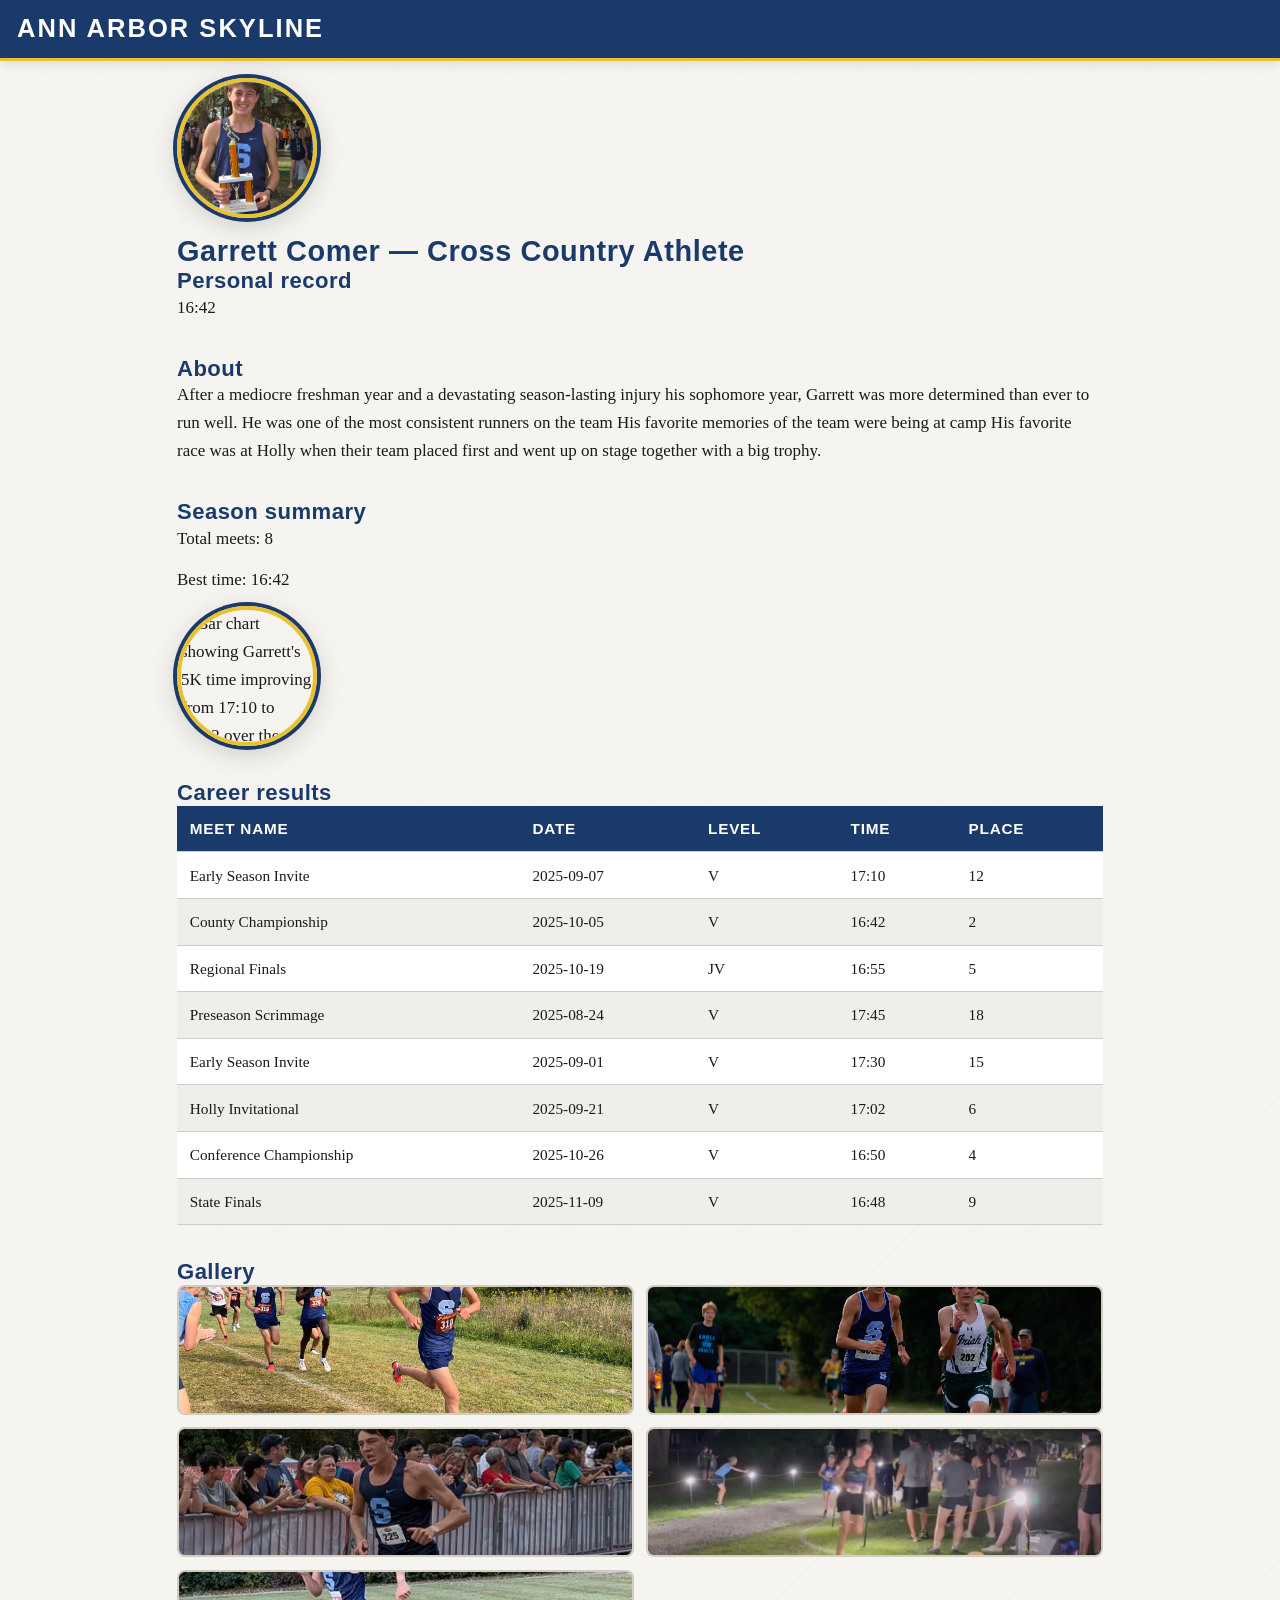
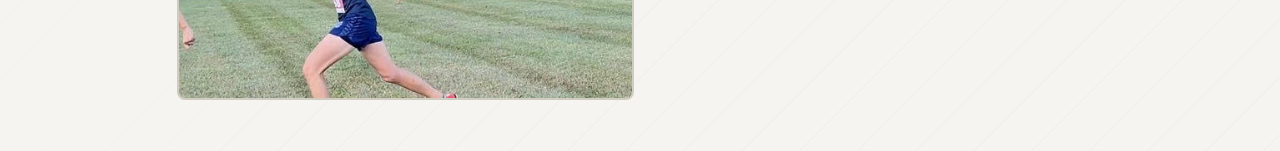
==== commit f51816a5: "l" ====
--- a/athlete.html
+++ b/athlete.html
@@ -4,7 +4,6 @@
     <meta charset="utf-8" />
     <meta name="viewport" content="width=device-width,initial-scale=1" />
     <title>Ann Arbor Skyline — Garrett Comer</title>
-    <link rel="stylesheet" href="reset.css" />
     <link rel="stylesheet" href="style.css">
 
   </head>
--- a/style.css
+++ b/style.css
@@ -1,590 +1,3 @@
-/* :root {
-  --color-primary:    #1a3a6b;
-  --color-accent:     #e8c131;
-  --color-accent-alt: #d94f3d;
-  --color-bg:         #f5f4f0;
-  --color-surface:    #ffffff;
-  --color-surface-2:  #eceae3;
-  --color-border:     #d0ccbf;
-  --color-text:       #1a1a1a;
-  --color-text-muted: #5a5750;
-  --color-link:       #1a3a6b;
-  --color-link-hover: #e8c131;
-  --color-row-even:   #f0eeea;
-  --color-row-odd:    #ffffff;
-  --font-display: 'Oswald', 'Arial Narrow', sans-serif;
-  --font-body:    'Source Serif 4', Georgia, serif;
-  --radius:    8px;
-  --radius-lg: 16px;
-  --shadow:    0 2px 12px rgba(0,0,0,.12);
-  --shadow-lg: 0 6px 28px rgba(0,0,0,.18);
-  --transition: 0.25s ease;
-}
-
-
-
-*, *::before, *::after {
-  box-sizing: border-box;
-  margin: 0;
-  padding: 0;
-}
-
-html {
-  font-size: clamp(15px, 2vw, 17px);
-  scroll-behavior: smooth;
-  -webkit-text-size-adjust: 100%;
-}
-
-body {
-  font-family: var(--font-body);
-  background-color: var(--color-bg);
-  color: var(--color-text);
-  line-height: 1.65;
-  min-height: 100vh;
-  background-image: repeating-linear-gradient(
-    135deg,
-    transparent,
-    transparent 40px,
-    rgba(0,0,0,.015) 40px,
-    rgba(0,0,0,.015) 41px
-  );
-}
-
-
-img {
-  display: block;
-  width: 100%;
-  height: auto;
-}
-
-a {
-  color: var(--color-link);
-  text-decoration: underline;
-  text-underline-offset: 3px;
-  transition: color var(--transition);
-}
-
-a:hover,
-a:focus-visible {
-  color: var(--color-accent-alt);
-  outline: none;
-}
-
-/* Visible focus ring for keyboard navigation (accessibility) */
-:focus-visible {
-  outline: 3px solid var(--color-accent);
-  outline-offset: 3px;
-  border-radius: 3px;
-}
-
-ul {
-  list-style: none;
-}
-
-
-/* 
-@import url('https://fonts.googleapis.com/css2?family=Oswald:wght@400;600;700&family=Source+Serif+4:ital,wght@0,300;0,400;0,600;1,400&display=swap');
-
-h1, h2, h3, h4 {
-  font-family: var(--font-display);
-  line-height: 1.15;
-  letter-spacing: .02em;
-  color: var(--color-primary);
-}
-
-h1 { font-size: clamp(1.5rem, 5vw, 2.2rem); font-weight: 700; }
-h2 { font-size: clamp(1.2rem, 4vw, 1.7rem); font-weight: 600; }
-h3 { font-size: clamp(1rem,  3vw, 1.3rem);  font-weight: 600; }
-
-p { margin-bottom: .75rem; }
-
-
-
-main {
-  padding: 1rem;
-  animation: fadeInUp .5s ease both;
-}
-
-section {
-  margin-bottom: 2rem;
-}
- */
-
-/* 
-header {
-  background-color: var(--color-primary);
-  color: #fff;
-  padding: .85rem 1rem;
-  position: sticky;
-  top: 0;
-  z-index: 100;
-  border-bottom: 3px solid var(--color-accent);
-  box-shadow: var(--shadow);
-  animation: slideDown .4s ease both;
-}
-
-header h1 {
-  color: #fff;
-  font-size: clamp(1.1rem, 4vw, 1.5rem);
-  text-transform: uppercase;
-  letter-spacing: .08em;
-}
-
-header h1 a {
-  color: inherit;
-  text-decoration: none;
-}
-
-header h1 a:hover {
-  color: var(--color-accent);
-}
-
-nav ul {
-  display: flex;
-  gap: .5rem;
-  margin-top: .5rem;
-  flex-wrap: wrap;
-}
-
-nav a {
-  color: rgba(255,255,255,.82);
-  text-decoration: none;
-  font-family: var(--font-display);
-  font-size: .9rem;
-  letter-spacing: .05em;
-  text-transform: uppercase;
-  padding: .3rem .7rem;
-  border-radius: var(--radius);
-  transition: background var(--transition), color var(--transition);
-} */
-/* 
-nav a:hover,
-nav a:focus-visible {
-  background: var(--color-accent);
-  color: var(--color-primary);
-}
-
-nav a[aria-current="page"] {
-  background: var(--color-accent);
-  color: var(--color-primary);
-  font-weight: 600;
-}
-
-
-
-form {
-  background: var(--color-surface);
-  border: 1px solid var(--color-border);
-  border-radius: var(--radius-lg);
-  padding: 1rem;
-  margin-bottom: 1.5rem;
-  box-shadow: var(--shadow);
-}
-
-fieldset { border: none; }
-
-legend {
-  font-family: var(--font-display);
-  font-size: 1rem;
-  font-weight: 600;
-  color: var(--color-primary);
-  text-transform: uppercase;
-  letter-spacing: .06em;
-  margin-bottom: .75rem;
-}
-
-label {
-  display: block;
-  font-size: .85rem;
-  font-weight: 600;
-  color: var(--color-text-muted);
-  text-transform: uppercase;
-  letter-spacing: .04em;
-  margin-bottom: .25rem;
-  margin-top: .75rem;
-}
-
-input[type="search"],
-select {
-  width: 100%;
-  padding: .6rem .85rem;
-  border: 1.5px solid var(--color-border);
-  border-radius: var(--radius);
-  font-family: var(--font-body);
-  font-size: 1rem;
-  background: var(--color-bg);
-  color: var(--color-text);
-  transition: border-color var(--transition), box-shadow var(--transition);
-  appearance: none;
-  -webkit-appearance: none;
-} */
-/* 
-input[type="search"]:focus,
-select:focus {
-  border-color: var(--color-primary);
-  box-shadow: 0 0 0 3px rgba(26,58,107,.2);
-  outline: none;
-}
-
-button[type="submit"] {
-  display: inline-block;
-  margin-top: 1rem;
-  padding: .65rem 1.5rem;
-  background: var(--color-primary);
-  color: #fff;
-  font-family: var(--font-display);
-  font-size: 1rem;
-  font-weight: 600;
-  letter-spacing: .06em;
-  text-transform: uppercase;
-  border: none;
-  border-radius: var(--radius);
-  cursor: pointer;
-  transition: background var(--transition), transform var(--transition);
-}
-
-button[type="submit"]:hover,
-button[type="submit"]:focus-visible {
-  background: var(--color-accent-alt);
-  transform: translateY(-1px);
-}
-
-button[type="submit"]:active {
-  transform: translateY(0);
-}
-
-
-
-.table-scroll {
-  overflow-x: auto;
-  -webkit-overflow-scrolling: touch;
-  border-radius: var(--radius);
-  box-shadow: var(--shadow);
-}
-
-table {
-  width: 100%;
-  border-collapse: collapse;
-  font-size: .9rem;
-}
-
-th {
-  background-color: var(--color-primary);
-  color: #fff;
-  font-family: var(--font-display);
-  font-weight: 600;
-  text-transform: uppercase;
-  letter-spacing: .05em;
-  padding: .7rem .85rem;
-  text-align: left;
-}
-
-/* Visually hide thead; screen readers still read it */
-/* table thead {
-  position: absolute;
-  width: 1px;
-  height: 1px;
-  overflow: hidden;
-  clip: rect(0,0,0,0);
-  white-space: nowrap;
-}
-
-/* Stack table elements as blocks */
-/* table, tbody, tr, td {
-  display: block;
-  width: 100%;
-}  */ */
-
-/* Each row is a card
-tbody tr {
-  background: var(--color-surface);
-  border: 1px solid var(--color-border);
-  border-radius: var(--radius);
-  margin-bottom: .85rem;
-  padding: .5rem;
-  box-shadow: var(--shadow);
-  animation: cardSlideIn .4s ease both;
-  transition: background var(--transition);
-}
-
-/* Staggered entrance delays */
-/* tbody tr:nth-child(1) { animation-delay: .05s; }
-tbody tr:nth-child(2) { animation-delay: .10s; }
-tbody tr:nth-child(3) { animation-delay: .15s; }
-tbody tr:nth-child(4) { animation-delay: .20s; }
-tbody tr:nth-child(5) { animation-delay: .25s; } */
-
-/* Each cell: label left, value right */
-/* td {
-  display: flex;
-  justify-content: space-between;
-  align-items: center;
-  padding: .45rem .6rem;
-  border-bottom: 1px dashed var(--color-border);
-} */
-/* 
-td:last-child { border-bottom: none; } */
-
-/* Inject column label from data-label attribute */
-/* td::before {
-  content: attr(data-label);
-  font-family: var(--font-display);
-  font-size: .78rem;
-  font-weight: 600;
-  text-transform: uppercase;
-  letter-spacing: .05em;
-  color: var(--color-text-muted);
-  flex-shrink: 0;
-  margin-right: 1rem;
-} */ */
-
-/* Alternating row colors */
-/* tbody tr:nth-child(even) td { background-color: var(--color-row-even); }
-tbody tr:nth-child(odd)  td { background-color: var(--color-row-odd);  }
-
-tbody tr:hover td {
-  background-color: rgba(232,193,49,.18);
-} */
-
-
-
-/* .athlete-hero {
-  display: flex;
-  flex-direction: column;
-  align-items: center;
-  text-align: center;
-  padding: 1.5rem 1rem;
-  background: var(--color-surface);
-  border-radius: var(--radius-lg);
-  box-shadow: var(--shadow);
-  margin-bottom: 1.5rem;
-  animation: fadeInUp .5s ease both;
-} */
-
-
-/* figure img {
-  width: 140px;
-  height: 140px;
-  object-fit: cover;
-  border-radius: 50%;
-  border: 4px solid var(--color-accent);
-  box-shadow: 0 0 0 4px var(--color-primary), var(--shadow-lg);
-  margin-bottom: 1rem;
-  animation: popIn .5s cubic-bezier(.34,1.56,.64,1) both;
-} */
-
-
-/* .pr-badge {
-  display: inline-block;
-  background: var(--color-accent);
-  color: var(--color-primary);
-  font-family: var(--font-display);
-  font-weight: 700;
-  font-size: 1.4rem;
-  padding: .4rem 1.2rem;
-  border-radius: 999px;
-  letter-spacing: .05em;
-  margin-top: .5rem;
-} */
-
-/* Info card with left gold accent border */
-/* .info-card {
-  background: var(--color-surface);
-  border-left: 4px solid var(--color-accent);
-  border-radius: var(--radius);
-  padding: 1rem 1.2rem;
-  margin-bottom: 1rem;
-  box-shadow: var(--shadow);
-}
-
-.info-card h3 {
-  margin-bottom: .5rem;
-  color: var(--color-primary);
-}
-
-/* Animated CSS progress bar */
-/* .progress-bar-wrap {
-  background: var(--color-surface-2);
-  border-radius: 999px;
-  height: 12px;
-  overflow: hidden;
-  margin: .5rem 0 1rem;
-} */ */
-
-/* .progress-bar {
-  height: 100%;
-  background: linear-gradient(90deg, var(--color-accent), var(--color-accent-alt));
-  border-radius: 999px;
-  width: 0%;
-  animation: growBar 1.2s ease .3s both;
-} */
-
-/* Gallery grid â€” 2 columns on mobile */
-/* .gallery-grid {
-  display: grid;
-  grid-template-columns: repeat(2, 1fr);
-  gap: .75rem;
-}
-
-.gallery-grid img {
-  width: 100%;
-  height: 130px;
-  object-fit: cover;
-  border-radius: var(--radius);
-  border: 2px solid var(--color-border);
-  transition: transform var(--transition), box-shadow var(--transition);
-}
-
-.gallery-grid img:hover,
-.gallery-grid img:focus {
-  transform: scale(1.04);
-  box-shadow: var(--shadow-lg);
-  outline: none;
-} */
-
-
-/*MEETS PAGE*/
-/* .meet-header {
-  background: var(--color-primary);
-  color: #fff;
-  border-radius: var(--radius-lg) var(--radius-lg) 0 0;
-  padding: 1.2rem;
-}
-
-.meet-header h2 { color: #fff; }
-
-.meet-header time,
-.meet-header a {
-  color: var(--color-accent);
-  font-family: var(--font-display);
-  font-size: .9rem;
-  letter-spacing: .04em;
-}
-
-
-
-
-@keyframes fadeInUp {
-  from { opacity: 0; transform: translateY(18px); }
-  to   { opacity: 1; transform: translateY(0);    }
-}
-
-@keyframes slideDown {
-  from { transform: translateY(-100%); }
-  to   { transform: translateY(0);     }
-}
-
-@keyframes cardSlideIn {
-  from { opacity: 0; transform: translateX(-16px); }
-  to   { opacity: 1; transform: translateX(0);     }
-}
-
-@keyframes popIn {
-  from { opacity: 0; transform: scale(.5); }
-  to   { opacity: 1; transform: scale(1);  }
-}
-
-@keyframes growBar {
-  from { width: 0%; }
-  to   { width: 82%; }
-}
-
-@keyframes fabPulse {
-  0%, 100% { box-shadow: 0 4px 18px rgba(232,193,49,.45); }
-  50%       { box-shadow: 0 4px 28px rgba(232,193,49,.8);  }
-} */
-
-
-
-/* .fab {
-  position: fixed;
-  bottom: 1.5rem;
-  right: 1.25rem;
-  width: 52px;
-  height: 52px;
-  background: var(--color-accent);
-  color: var(--color-primary);
-  border: none;
-  border-radius: 50%;
-  display: flex;
-  align-items: center;
-  justify-content: center;
-  font-size: 1.4rem;
-  font-weight: 700;
-  cursor: pointer;
-  z-index: 200;
-  box-shadow: 0 4px 18px rgba(232,193,49,.45);
-  animation: fabPulse 2.5s ease-in-out infinite;
-  transition: transform var(--transition), background var(--transition);
-}
-
-.fab:hover,
-.fab:focus-visible {
-  background: var(--color-accent-alt);
-  transform: scale(1.1);
-}
-
-
-
-footer {
-  background: var(--color-primary);
-  color: rgba(255,255,255,.7);
-  text-align: center;
-  padding: 1rem;
-  font-size: .85rem;
-  border-top: 3px solid var(--color-accent);
-}
-
-footer a {
-  color: var(--color-accent);
-}
-
-
-
-@media (prefers-reduced-motion: reduce) {
-  *, *::before, *::after {
-    animation-duration:        0.001ms !important;
-    animation-iteration-count: 1       !important;
-    transition-duration:       0.001ms !important;
-    scroll-behavior:           auto    !important;
-  }
-  .fab { animation: none; }
-}
-
-
-
-@media (prefers-color-scheme: dark) {
-  :root {
-    --color-primary:    #4a7fc1;
-    --color-accent:     #e8c131;
-    --color-accent-alt: #f07060;
-    --color-bg:         #111318;
-    --color-surface:    #1c1f27;
-    --color-surface-2:  #252932;
-    --color-border:     #333844;
-    --color-text:       #e8e5de;
-    --color-text-muted: #9a9590;
-    --color-link:       #82aee0;
-    --color-link-hover: #e8c131;
-    --color-row-even:   #232630;
-    --color-row-odd:    #1c1f27;
-  }
-
-  header        { background-color: #0d1421; }
-  th            { background-color: #0d1421; }
-  .meet-header  { background-color: #0d1421; }
-
-  body {
-    background-image: repeating-linear-gradient(
-      135deg,
-      transparent,
-      transparent 40px,
-      rgba(255,255,255,.012) 40px,
-      rgba(255,255,255,.012) 41px
-    );
-  }
-}  */
-
 /* -----------------------------
    DESIGN TOKENS / CSS VARIABLES
    Beginner note:
@@ -783,6 +196,7 @@
   text-transform: uppercase;
   letter-spacing: .06em;
   margin-bottom: .75rem;
+  background-color: transparent; 
 }
 
 label {
@@ -1177,11 +591,8 @@
   50%      { box-shadow: 0 4px 28px rgba(232,193,49,.8);  }
 }
 
-/* If you are NOT using the .fab button in your HTML,
-   you can DELETE this whole .fab block + fabPulse animation
-   to keep your CSS clean.
-*/
-.fab {
+
+/* .fab {
   position: fixed;
   bottom: 1.5rem;
   right: 1.25rem;
@@ -1201,6 +612,28 @@
   box-shadow: 0 4px 18px rgba(232,193,49,.45);
   animation: fabPulse 2.5s ease-in-out infinite;
   transition: transform var(--transition), background var(--transition);
+} */
+
+.fab {
+  position: fixed;
+  bottom: 1.5rem;
+  right: 1.25rem;
+  width: 52px;
+  height: 52px;
+  background: var(--color-accent);
+  color: #000000;  /* black text on yellow background → high contrast */
+  border: none;
+  border-radius: 50%;
+  display: flex;
+  align-items: center;
+  justify-content: center;
+  font-size: 1.4rem;
+  font-weight: 700;
+  cursor: pointer;
+  z-index: 200;
+  box-shadow: 0 4px 18px rgba(232,193,49,.45);
+  animation: fabPulse 2.5s ease-in-out infinite;
+  transition: transform var(--transition), background var(--transition);
 }
 
 .fab:hover,
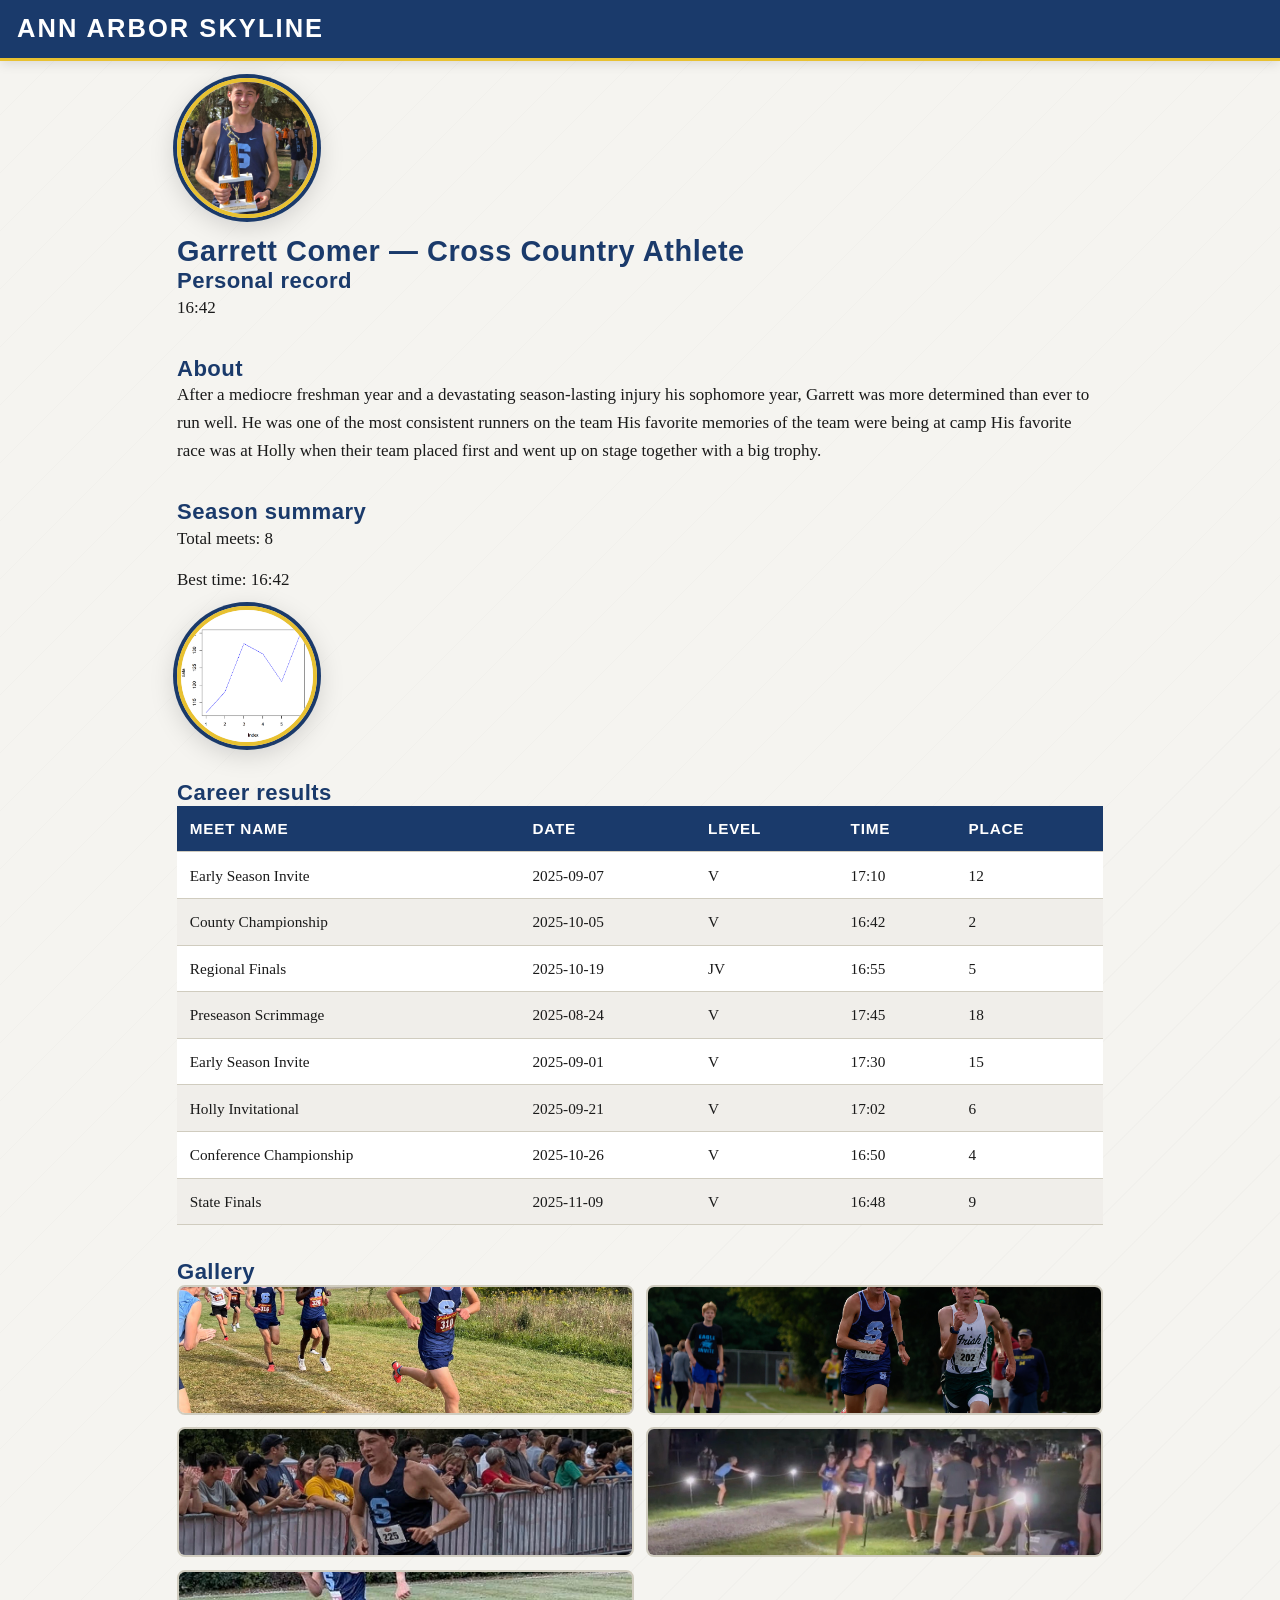
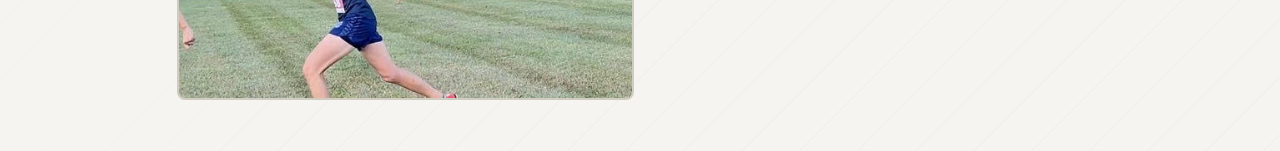
==== commit da62fb0c: "op" ====
--- a/athlete.html
+++ b/athlete.html
@@ -43,8 +43,9 @@
         <p>Best time: 16:42</p>
 
         <figure>
-          <img src="seasonChart.png" alt="Bar chart showing Garrett's 5K time improving from 17:10 to 16:42 over the season" width="200"/>
+          <!-- <img src="seasonChart.png" alt="Bar chart showing Garrett's 5K time improving from 17:10 to 16:42 over the season" width="200"/> -->
           <!-- <img src="seasonChart.png" alt="Season performance chart" width="200"/> -->
+          <img src="garrett-performance.png" alt="Garrett's performance chart showing race times over the season">
         </figure>
       </section>
 
--- a/style.css
+++ b/style.css
@@ -1,9 +1,5 @@
-/* -----------------------------
-   DESIGN TOKENS / CSS VARIABLES
-   Beginner note:
-   These variables let us keep colors, fonts, and spacing
-   consistent across the whole site in one place.
------------------------------- */
+/* These variables let us keep colors, fonts, and spacing
+   consistent across the whole site in one place. */
 :root {
   --color-primary:    #1a3a6b;
   --color-accent:     #e8c131;
@@ -188,7 +184,7 @@
 
 fieldset { border: none; }
 
-legend {
+/* legend {
   font-family: var(--font-display);
   font-size: 1rem;
   font-weight: 600;
@@ -198,6 +194,17 @@
   margin-bottom: .75rem;
   background-color: transparent; 
 }
+
+@media (max-width: 480px) {
+  legend {
+    color: var(--color-accent); /* #e8c131 yellow — high contrast on dark */
+  }
+/* }  */
+legend {
+  color: var(--color-primary);
+  background-color: var(--color-surface);
+}
+
 
 label {
   display: block;
@@ -225,11 +232,18 @@
   -webkit-appearance: none;
 }
 
-input[type="search"]:focus,
+/* input[type="search"]:focus,
 select:focus {
   border-color: var(--color-primary);
   box-shadow: 0 0 0 3px rgba(26,58,107,.2);
   outline: none;
+} */
+input[type="search"]:focus,
+select:focus {
+  border-color: var(--color-primary);
+  outline: 2px solid var(--color-accent);
+  outline-offset: 2px;
+  box-shadow: none;
 }
 
 button[type="submit"] {
@@ -592,48 +606,17 @@
 }
 
 
-/* .fab {
-  position: fixed;
-  bottom: 1.5rem;
-  right: 1.25rem;
-  width: 52px;
-  height: 52px;
-  background: var(--color-accent);
-  color: var(--color-primary);
-  border: none;
-  border-radius: 50%;
-  display: flex;
-  align-items: center;
-  justify-content: center;
-  font-size: 1.4rem;
-  font-weight: 700;
-  cursor: pointer;
-  z-index: 200;
-  box-shadow: 0 4px 18px rgba(232,193,49,.45);
-  animation: fabPulse 2.5s ease-in-out infinite;
-  transition: transform var(--transition), background var(--transition);
-} */
 
 .fab {
-  position: fixed;
-  bottom: 1.5rem;
-  right: 1.25rem;
-  width: 52px;
-  height: 52px;
-  background: var(--color-accent);
-  color: #000000;  /* black text on yellow background → high contrast */
-  border: none;
-  border-radius: 50%;
-  display: flex;
-  align-items: center;
-  justify-content: center;
-  font-size: 1.4rem;
-  font-weight: 700;
-  cursor: pointer;
-  z-index: 200;
-  box-shadow: 0 4px 18px rgba(232,193,49,.45);
-  animation: fabPulse 2.5s ease-in-out infinite;
-  transition: transform var(--transition), background var(--transition);
+  background-color: #1a3a6b !important; /* darker blue */
+  color: #ffffff !important;
+}
+
+@media (prefers-color-scheme: dark) {
+  .fab {
+    background: #1a3a6b;
+    color: #ffffff;
+  }
 }
 
 .fab:hover,
@@ -656,6 +639,12 @@
 
 footer a {
   color: var(--color-accent);
+}
+@media (prefers-color-scheme: dark) {
+  footer {
+    background-color: #0d1421; /* force dark background */
+    color: #ffffff;
+  }
 }
 
 /* -----------------------------
@@ -673,9 +662,7 @@
   .fab { animation: none; }
 }
 
-/* -----------------------------
-   OPTIONAL DARK MODE
------------------------------- */
+/* making dark mode because why not */
 @media (prefers-color-scheme: dark) {
   :root {
     --color-primary:    #4a7fc1;
@@ -706,4 +693,4 @@
       rgba(255,255,255,.012) 41px
     );
   }
-}+}
